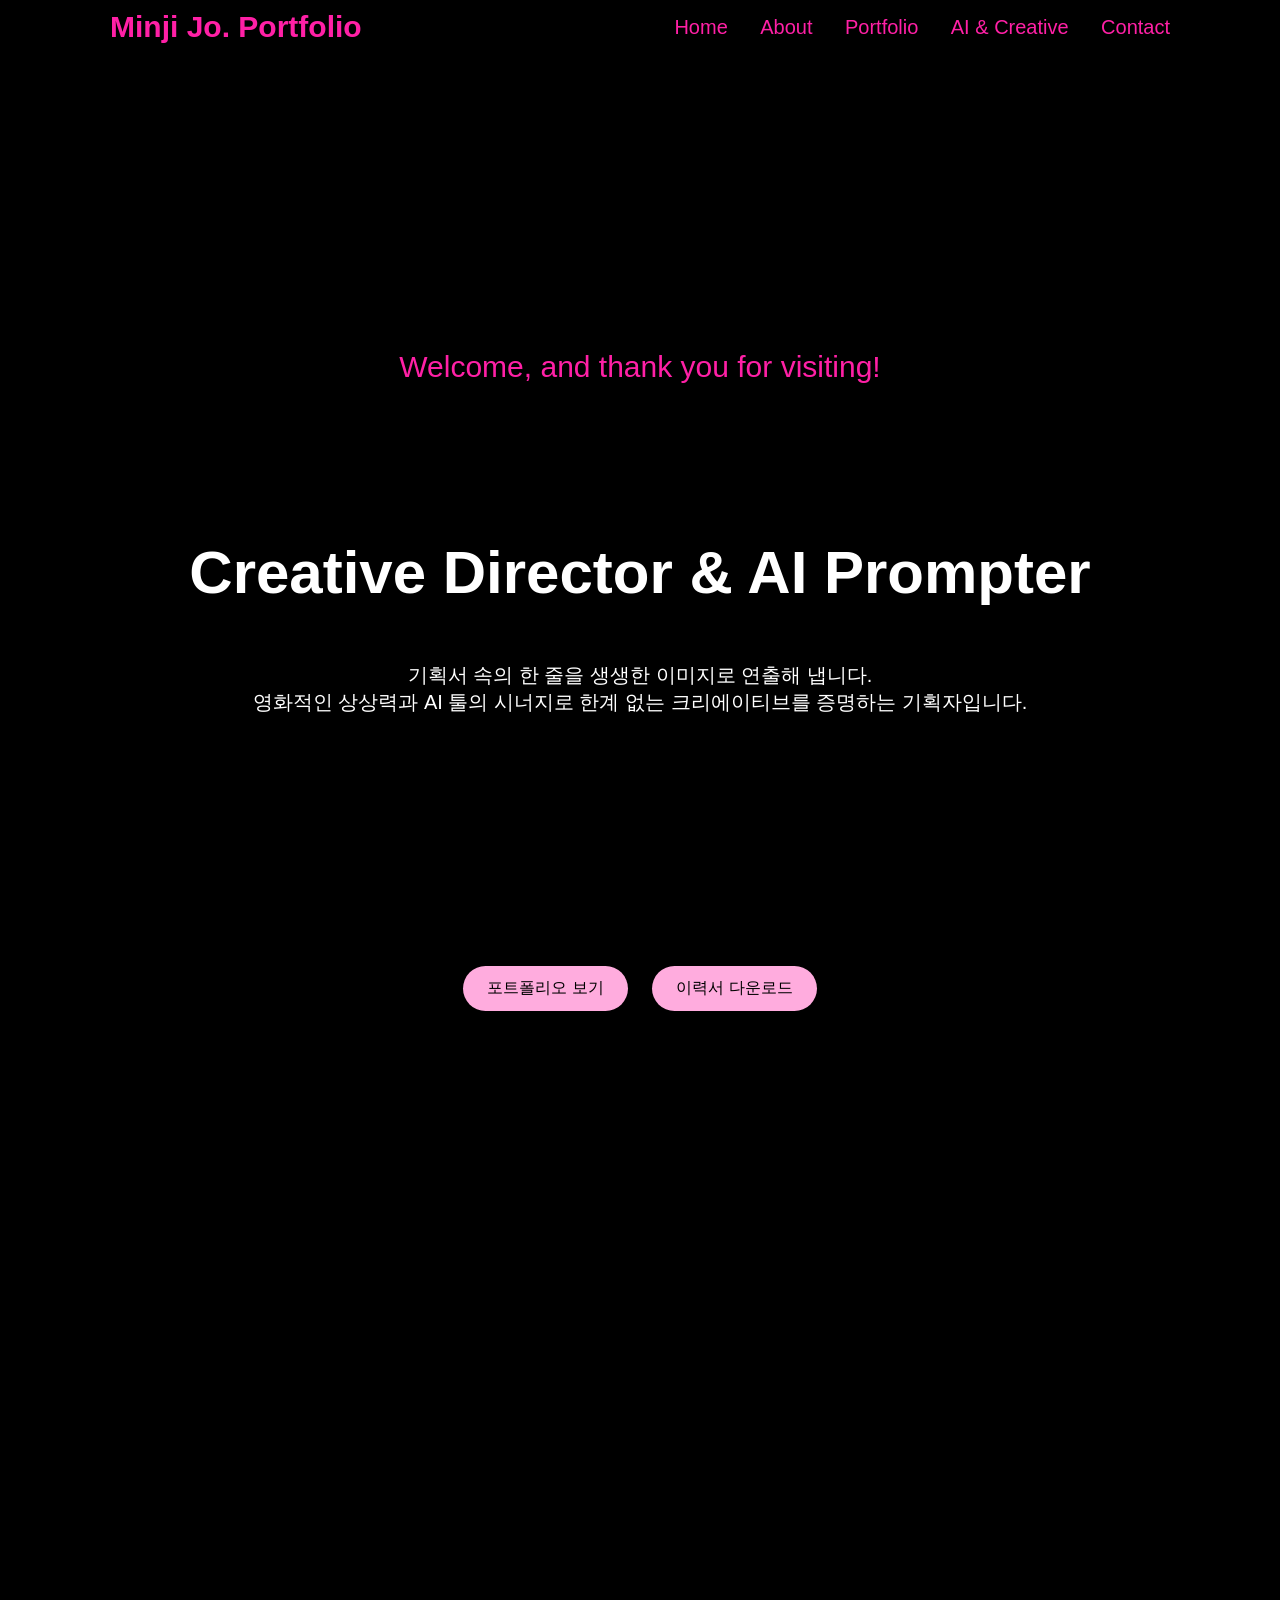
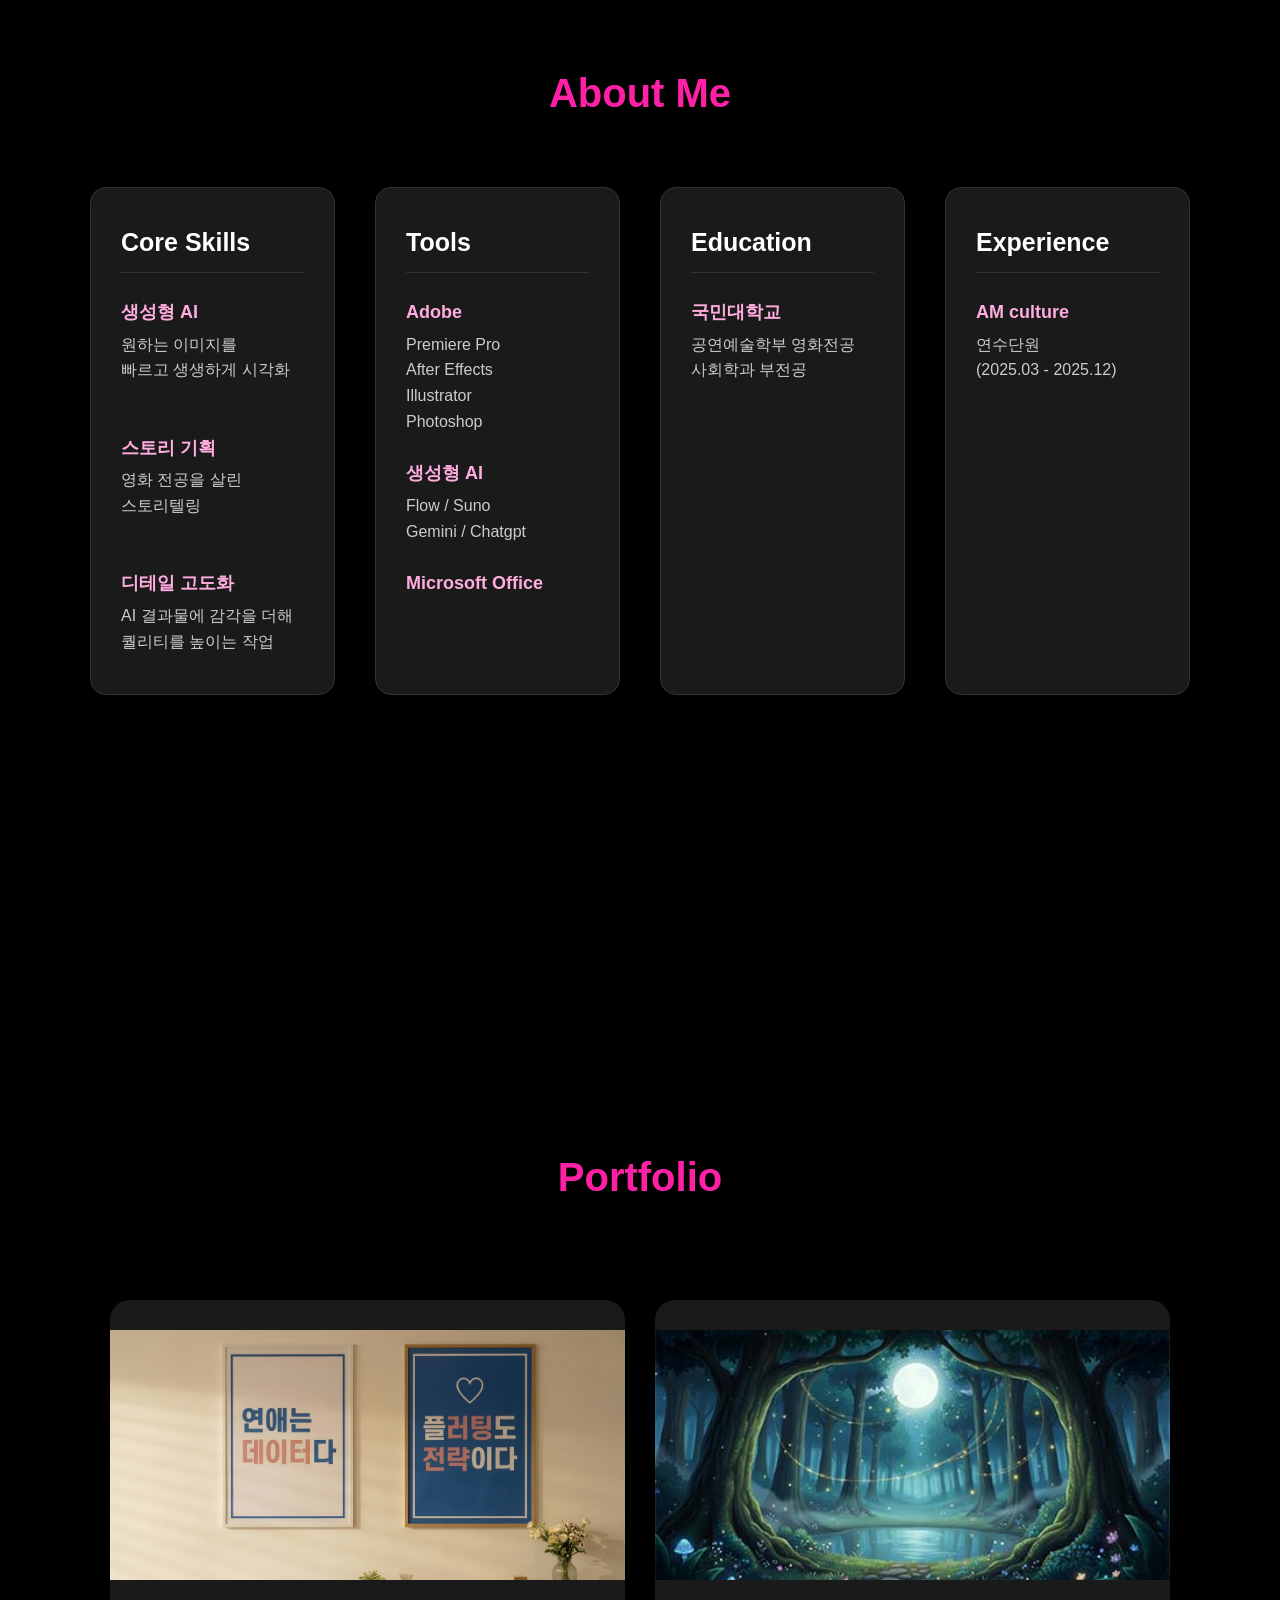
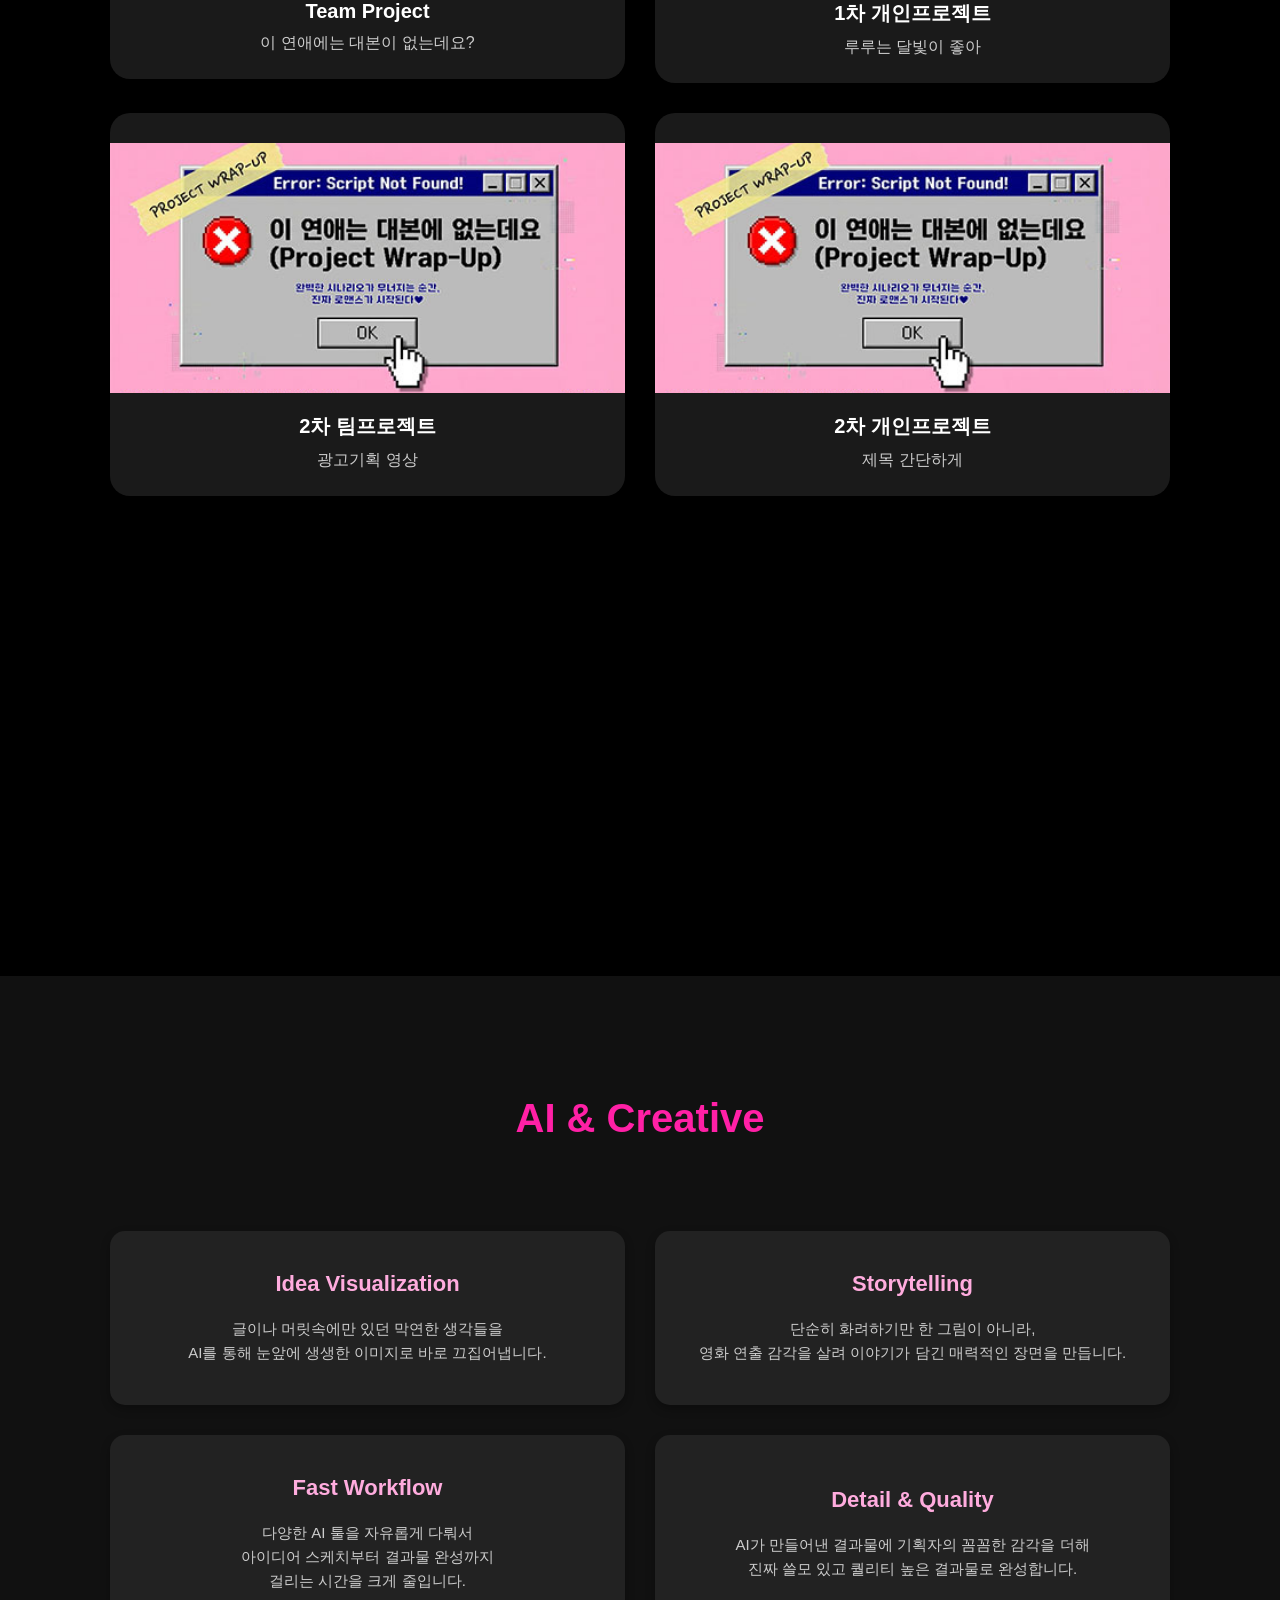
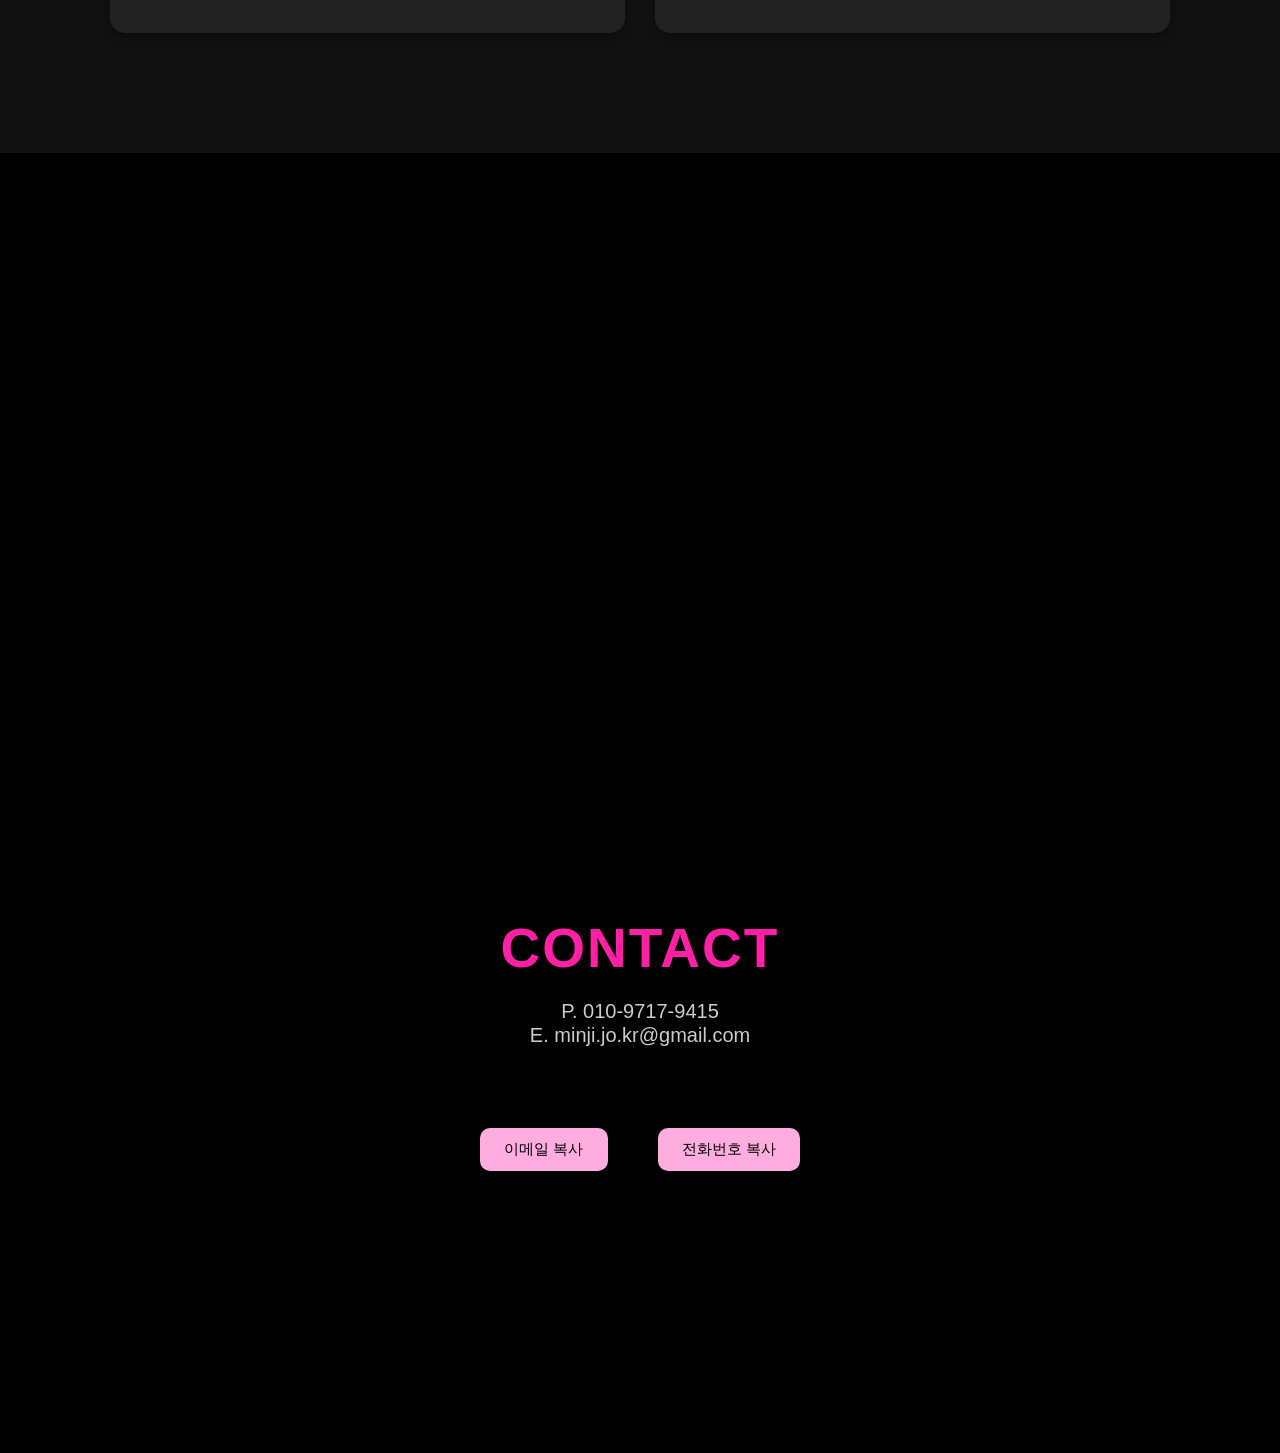
==== index.html @ d6dd946b "first commit" ====
<!DOCTYPE html>
<html lang="ko">
<head>
    <meta charset="UTF-8">
    <meta name="viewport" content="width=device-width, initial-scale=1.0">
    <title>조민지 홈페이지</title>
    <link rel="stylesheet" href="./css/style.css" />
</head>
<body>
    <!-- Navbar :주석문 -->
<nav class="navbar">
    <div class="container   nav-inner">
        <a href="index.html">
            <div class="logo"> Minji Jo<span>. </span>Portfolio</div>
        </a>

        <div  class="menu">
            <a href="index.html">Home</a>
            <a href="#about">About</a>
            <a href="#portfolio">Portfolio</a>
            <a href="#ai">AI & Creative</a>
            <a href="#contact">Contact</a>
        </div>
    </div>
</nav>
<!--Hero -->
<section id="home" class="hero">
    <div class="container  hero-inner">
        <div class="badge">
            Welcome, and thank you for visiting!
        </div>
        <h1>
            Creative Director <span> & </span><span> AI Prompter </span>
        </br>
        </h1>
        <p>
            기획서 속의 한 줄을 생생한 이미지로 연출해 냅니다.<br/>
            영화적인 상상력과 AI 툴의 시너지로 한계 없는 크리에이티브를 증명하는 기획자입니다.
        </p>
        <div>
            <a href="#portfolio" class="btn primary">포트폴리오 보기</a>
            <a href="./image/조민지 이력서.jpg" class="btn secondary download-btn">이력서 다운로드</a>
        </div>
    </div>
</section>

<!-- About me -->
 <section id="about" class="container about">
    <div class="about-grid">
        
        <div>
            <h2> About Me </h2>
            <p class="about-grid-p">
                "영화 전공자의 깊이 있는 스토리텔링과 AI 툴의 압도적인 시각화 역량을 결합하여, 브랜드의 메시지를 한 편의 완벽한 서사로 완성하는 마케터입니다."
            </p>
            <div class="card-box">
                <div class="card">
                    <h4> Core Skills </h4>
                    <p> <strong>생성형 AI</strong>
                        원하는 이미지를<br>
                        빠르고 생생하게 시각화<br>
                        <br>
                        <strong>스토리 기획</strong>
                        영화 전공을 살린<br>
                        스토리텔링<br>
                        <br>
                        <strong>디테일 고도화</strong>
                        AI 결과물에 감각을 더해<br>퀄리티를 높이는 작업
                        </p>
                </div>
                <div class="card">
                    <h4> Tools </h4>
                    <p> <strong>  Adobe  </strong> Premiere Pro <br> After Effects <br> Illustrator <br> Photoshop 
                        <br> <strong> 생성형 AI </strong> Flow / Suno <br> Gemini / Chatgpt <br><strong> Microsoft Office </strong>  </p>
                </div>
                <div class="card">
                    <h4> Education </h4>
                    <p> <strong> 국민대학교 </strong>  공연예술학부 영화전공 <br> 사회학과 부전공 </p>
                </div>
                <div class="card">
                    <h4> Experience </h4>
                    <p> <strong>AM culture </strong> 연수단원 <br> (2025.03 - 2025.12) <br>  </p>
                </div>
            </div>
        </div>
    </div>
 </section>

 <!-- portfolio -->
  <section id="portfolio" class="portfolio">
    <div class="container">
        <h2> Portfolio </h2>
        <div class="grid">
            
            <a href="./html/team1.html" class="portfolio-a"> 
                <div class="portfolio-card">
                    <img src="./image/0-1 (포스터클로즈업).png" alt="팀 프로젝트" />
                    <h3> Team Project </h3>
                    <p>이 연애에는 대본이 없는데요?</p>
                </div>
            </a>
            
            <a href="./html/personal1.html" class="portfolio-a"> 
                <div class="portfolio-card">
                    <img src="./image/개인1.jpg" alt="1차 개인프로젝트" />
                    <h3>1차 개인프로젝트</h3>
                    <p>루루는 달빛이 좋아</p>
            </div>
            </a>
            
            <a href="./html/team2.html" class="portfolio-a">
                <div class="portfolio-card">
                    <img src="./image/1페이지.jpg" alt="1차 개인프로젝트" />
                    <h3>2차 팀프로젝트</h3>
                    <p>광고기획 영상</p>
            </div>
            </a>
            
            <a href="./html/personal2.html" class="portfolio-a">
                <div class="portfolio-card">
                    <img src="./image/1페이지.jpg" alt="1차 개인프로젝트" />
                    <h3>2차 개인프로젝트</h3>
                    <p>제목 간단하게</p>
                </div>
            </a>
        </div>
    </div>
    </section>

    <!-- AI -->
    <section id="ai" class="ai">
        <div class="container">
            <h2> AI & Creative </h2>
            <div class="grid">

                <div class="ai-card">
                <h3> Idea Visualization </h3> </a> 
                    <p> 글이나 머릿속에만 있던 막연한 생각들을<br>AI를 통해 눈앞에 생생한 이미지로 바로 끄집어냅니다. </p>
                </div>

                <div class="ai-card">
                <h3> Storytelling </h3> </a> 
                    <p> 단순히 화려하기만 한 그림이 아니라,<br>영화 연출 감각을 살려 이야기가 담긴 매력적인 장면을 만듭니다. </p>
                </div>

                <div class="ai-card">
                <h3> Fast Workflow </h3> </a> 
                    <p> 다양한 AI 툴을 자유롭게 다뤄서<br>아이디어 스케치부터 결과물 완성까지<br>걸리는 시간을 크게 줄입니다. </p>
                </div>

                <div class="ai-card">
                <h3> Detail & Quality </h3> </a> 
                    <p> AI가 만들어낸 결과물에 기획자의 꼼꼼한 감각을 더해<br>진짜 쓸모 있고 퀄리티 높은 결과물로 완성합니다. </p>
                </div>


            </div>
        </div>
        </section> 
        <!-- contact -->
<section id="contact" class="contact">
    <div class="contact-align-center">
        <h2>CONTACT</h2>
        <p>P. 010-9717-9415</p>
        <p>E. minji.jo.kr@gmail.com</p>

        <div class="contact-buttons">
            <a href="#" onclick="copyEmail(event)" class="btn primary" id="emailBtn">이메일 복사</a>
            <a href="#" onclick="copyPhone(event)" class="btn primary" id="phoneBtn">전화번호 복사</a>
        </div>
    </div> 
    </section>
        <script>
            // 이메일 복사 함수
            function copyEmail(event) {
                event.preventDefault(); 
                const email = "minji.jo.kr@gmail.com";
                const btn = document.getElementById("emailBtn");
                
                navigator.clipboard.writeText(email).then(() => {
                    const originalText = btn.innerText;
                    btn.innerText = "이메일 복사 완료! ✔️";
                    setTimeout(() => { btn.innerText = originalText; }, 2000);
                }).catch(err => {
                    alert("복사에 실패했습니다. 직접 복사해 주세요: " + email);
                });
            }

            // 전화번호 복사 함수
            function copyPhone(event) {
                event.preventDefault(); 
                const phone = "010-9717-9415";
                const btn = document.getElementById("phoneBtn");
                
                navigator.clipboard.writeText(phone).then(() => {
                    const originalText = btn.innerText;
                    btn.innerText = "전화번호 복사 완료! ✔️";
                    setTimeout(() => { btn.innerText = originalText; }, 2000);
                }).catch(err => {
                    alert("복사에 실패했습니다. 직접 복사해 주세요: " + phone);
                });
            }
        </script>
    </body>
</html>
---- css/style.css ----
* {margin: 0;
padding: 0;
box-sizing: border-box;
font-family: "Pretendard", 
sans-serif;
}
body {
background: #000;
color: #ff20a6;
}

.navbar {
position: fixed;
width: 100%;
top: 0;
background: #000000;
padding: 10px 0;
border-bottom: none;
color: #ff20a6 ; 
}

.container {
max-width: 1100px;
margin: auto;
padding: 0 20px;
}

.nav-inner {
    display: flex;
    justify-content: space-between;
    align-items: center;
}

.nav-inner a{
    text-decoration: none;
}

.logo {
    font-weight: 700;
    font-size: 30px;
    color: #ff20a6;
}

.logo span {
    color : #ff20a6;
}

.menu a{
margin-left: 28px;
text-decoration: none;
color: #ff20a6;
font-size: 20px;
transition: 0.2s;
}

.menu a:hover {
    color: #4e4e4e;
}

.hero {
    padding-top: 140PX;
    padding-bottom: 100PX;
    text-align: center;
}

.hero-inner {
    max-width: 1200px;
}

.badge {
    display: inline-block ;
    background: #000;
    color: #ff20a6;

    font-size: 30px;
    margin-bottom: 100px;
    margin-top: 210px;
}

h1 {
    font-size: 60PX;
    font-weight: 800;
    line-height: 1.3;
    margin-bottom: 20PX;
    margin-top: 50px;
    color: white;
}

h2 {
    color: #ff20a6;
    font-size: 40px;
}

.hero p {
    color: white;
    font-size: 20px;
    margin-bottom: 50px;
    margin-top: 50px;
}

.btn {
    padding: 12px 24px;
    border-radius: 30px;
    text-decoration: none;
    display: inline-block;
    margin: 10px;
    margin-bottom: 180px;
    margin-top: 200px;
}

.primary {
    background: #ffacde;
    color: #000;
}

.secondary {
    background: #ffacde;
    color: #000

}

.about {
    padding: 80px 0;
}

.about-grid {
    display: grid;
    gap: 10px;
    margin-top: 300px;
    margin-bottom: 300px;
    text-align: center;
}

.about img {
    width: 70%;
    border-radius: 20px;
}

.about-grid-p{
    color: #000;
}


.card-box {
    display: grid;
    grid-template-columns: 1fr 1fr 1fr 1fr;
    gap: 40px;
    margin-top: 20px;
    color: #000;
    text-align: center;
}

.card {
   background: #1a1a1a; /* 기존보다 살짝 부드러운 다크 그레이 */
    border: 1px solid #333; /* 핑크 테두리 대신 아주 얇고 은은한 그레이 선 */
    border-radius: 16px;
    padding: 40px 30px; /* 안쪽 여백을 넉넉하게 */
    display: flex;
    flex-direction: column;
    text-align: left; /* 중앙 정렬 -> 왼쪽 정렬로 변경 (가장 중요!) */
}

.card:hover {
    transform: translateY(-10px);
    box-shadow: 0 10px 20px rgba(255, 32, 166, 0.3); /* 포인트 컬러(핑크) 그림자 효과 */
}

.card h4 {
   color: #ffffff; /* 흰색으로 묵직하게 */
    font-size: 25px;
    margin-top: 0;
    margin-bottom: 25px;
    padding-bottom: 15px;
    border-bottom: 1px solid #333; /* 제목 아래 얇은 선으로 본문과 구분감 주기 */
}

.card p{
    margin: 0; /* 이전에 넣었던 위아래 중앙 정렬(auto) 제거 */
    line-height: 1.6; /* 줄간격을 넓혀서 읽기 편하게 */
    color: #cccccc; /* 본문은 살짝 연한 회색으로 힘 빼기 */
    font-size: 16px;

}

.card p strong {
    display: block;
    color: #ffacde; /* 여기서만 포인트 컬러(핑크) 딱 한 번 사용! */
    font-size: 18px;
    margin-top: 25px; /* 소제목 위 간격 띄우기 */
    margin-bottom: 5px; /* 소제목과 아래 내용물 간격 좁히기 */
}
.card p strong:first-child {
    margin-top: 0;
}

/* portfolio */
.portfolio {
    padding: 80px 0;

}

.grid {
    display: grid;
    grid-template-columns: 1fr 1fr;
    gap: 30px; /* 기존 5px은 너무 답답해서 30px로 시원하게 띄웁니다 */
}

.portfolio-card {
    background: #1a1a1a;
    border-radius: 20px;
    overflow: hidden;
    transition: 0.3s;
    padding-top: 30px;
}


.portfolio-card:hover {
    transform: translateY(-10px); /* 기존 -50px은 화면 밖으로 날아갈 듯이 높아서 -10px로 안정감 있게 수정 */
    box-shadow: 0 10px 20px rgba(255, 32, 166, 0.3); /* 포인트 컬러(핑크) 그림자 효과 */
}

.portfolio-card img {
    width: 100%; /* 카드의 가로 크기에 무조건 꽉 차게 */
    height: 250px; /* 이미지 높이를 250px로 통일 (원하시면 숫자를 바꿔보세요) */
    object-fit: cover; /* 이미지가 찌그러지지 않고 비율을 유지하며 예쁘게 잘리도록 설정 */
    display: block;
}

.portfolio h2 {
    margin-bottom: 70px; /* 숫자를 늘릴수록 간격이 더 넓어집니다 */
}

.portfolio h3 {
    padding: 20px 10px 5px; /* 위쪽 여백을 줘서 이미지와 띄우기 */
    text-align: center;
    margin: 0;
    color: #ffffff;
    font-size: 20px;
}

.portfolio-a {
    text-decoration: none;
    color: #000;
}

.portfolio p {
    padding: 5px 10px 25px; /* 아래쪽 여백을 줘서 답답하지 않게 */
    text-align: center;
    margin: 0;
    color: #cccccc; /* 설명글은 살짝 진한 회색으로 힘 빼기 */
}

/* ai */
.ai {
    background: #111;
    color: #ffffff;
    padding: 120px 0;
    margin-top: 400px; /* 모니터 크기에 따라 200px~300px 정도로 자유롭게 조절해 보세요 */
    margin-bottom: 400px;
}

.ai-card {
    background: #222222;
    padding: 40px 30px; /* 기존 20px에서 위아래 여백을 두 배로 늘려 시원하게 만듭니다 */
    border-radius: 15px;
    text-align: center;
    transition: all 0.3s ease; /* 마우스 올릴 때 부드러운 애니메이션 효과 준비 */
    box-shadow: 0 4px 10px rgba(0, 0, 0, 0.3); /* 은은한 기본 그림자 */
    display: flex;
    flex-direction: column;
    justify-content: center;
}

.ai-card:hover {
    transform: translateY(-5px); /* 위로 살짝 떠오르는 느낌 */
    box-shadow: 0 8px 20px rgba(255, 32, 166, 0.15); /* 핑크색 빛이 살짝 도는 그림자 */
}

/* AI & Creative 제목과 아래 박스들 사이의 여백 */
.ai h2 {
    margin-bottom: 60px; /* 이 숫자를 80px, 100px 등으로 키우면 사이가 훨씬 넓어집니다! */
}

/* 카드 제목 디자인 */
.ai-card h3 {
    margin: 0 0 20px 0; /* 기존 15px에서 20px로 늘려서 간격을 시원하게 벌려줍니다 */
    color: #ffacde; /* (지금 예쁘게 적용해 두신 핑크색 코드를 그대로 두시면 됩니다) */
    font-size: 22px;
}

/* 카드 본문 디자인 */
.ai-card p {
    margin: 0;
    color: #cccccc; /* 본문은 살짝 연한 회색으로 */
    line-height: 1.6; /* 줄간격을 넓혀서 읽기 편하게 (글자가 잘리는 현상 방지) */
    font-size: 15px;
    word-break: keep-all; /* 단어 중간에 뚝 끊기며 줄바꿈 되는 것을 방지 (한글 텍스트에 필수!) */
}

.container h2 {
    text-align: center;
    padding-bottom: 30px;
}

.ai-card a {
    text-decoration: none;
    color: #ffffff;
}

/* contact */
.contact {
    background: #000;
    min-height: 100vh;
    display: flex;
    justify-content: center;
    align-items: center;
    padding: 20px;
}



/* 2. 제목: 여기서 margin-top 숫자를 조절해서 위치를 잡으세요 */
.contact h2 {
    font-size: 55px;
    font-weight: 900;
    color: #ff20a6;
    text-align: center;
    /* 화면 위쪽에서 얼마나 내릴지 결정 (숫자가 커질수록 버튼과 가까워집니다) */
    margin-top: 260px !important; 
    margin-bottom: 20px;
    letter-spacing: 2px;
}

/* 3. 연락처 텍스트 */
.contact-align-center p {
    font-size: 20px;
    color: #ccc;
    margin-bottom: 1px;
    text-align: center;
}

/* 4. 버튼 뭉치 (텍스트와 가깝게 붙임) */
.contact-buttons {
    margin-top: -120px; /* 텍스트와 버튼 사이 간격 */
    display: flex;
    gap: 30px;
    justify-content: center;
}


/* 버튼 스타일 업그레이드 */
.contact .btn.primary {
    background: #ffacde;
    color: #000;
    padding: 12px 24px;
    font-size: 15px;
    border-radius: 10px;
    text-decoration: none;
    transition: 0.3s;
    border: none;
    white-space: nowrap; /* 글자가 한 줄로 나오게 고정 */
}

.contact .btn.primary:hover {
    background: #fff;
    transform: translateY(-3px);
    box-shadow: 0 10px 20px rgba(255, 32, 166, 0.4);
}
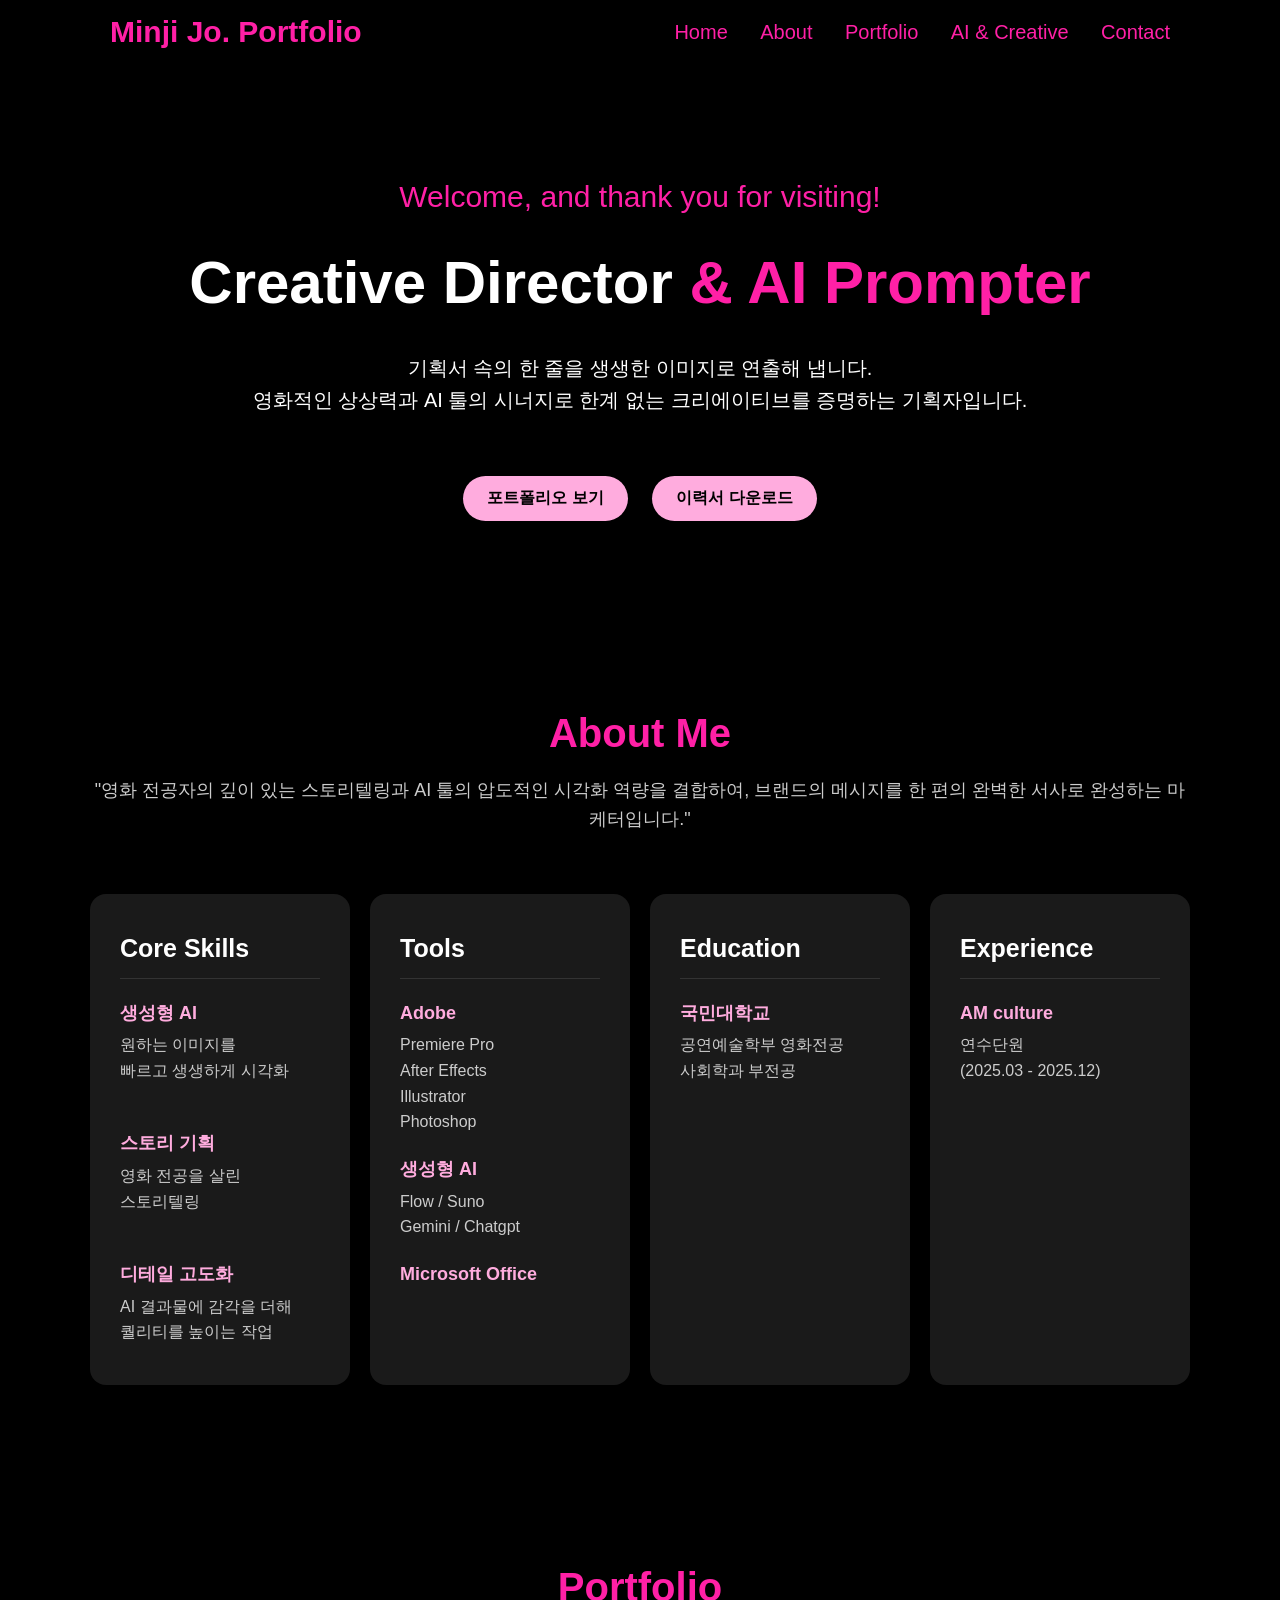
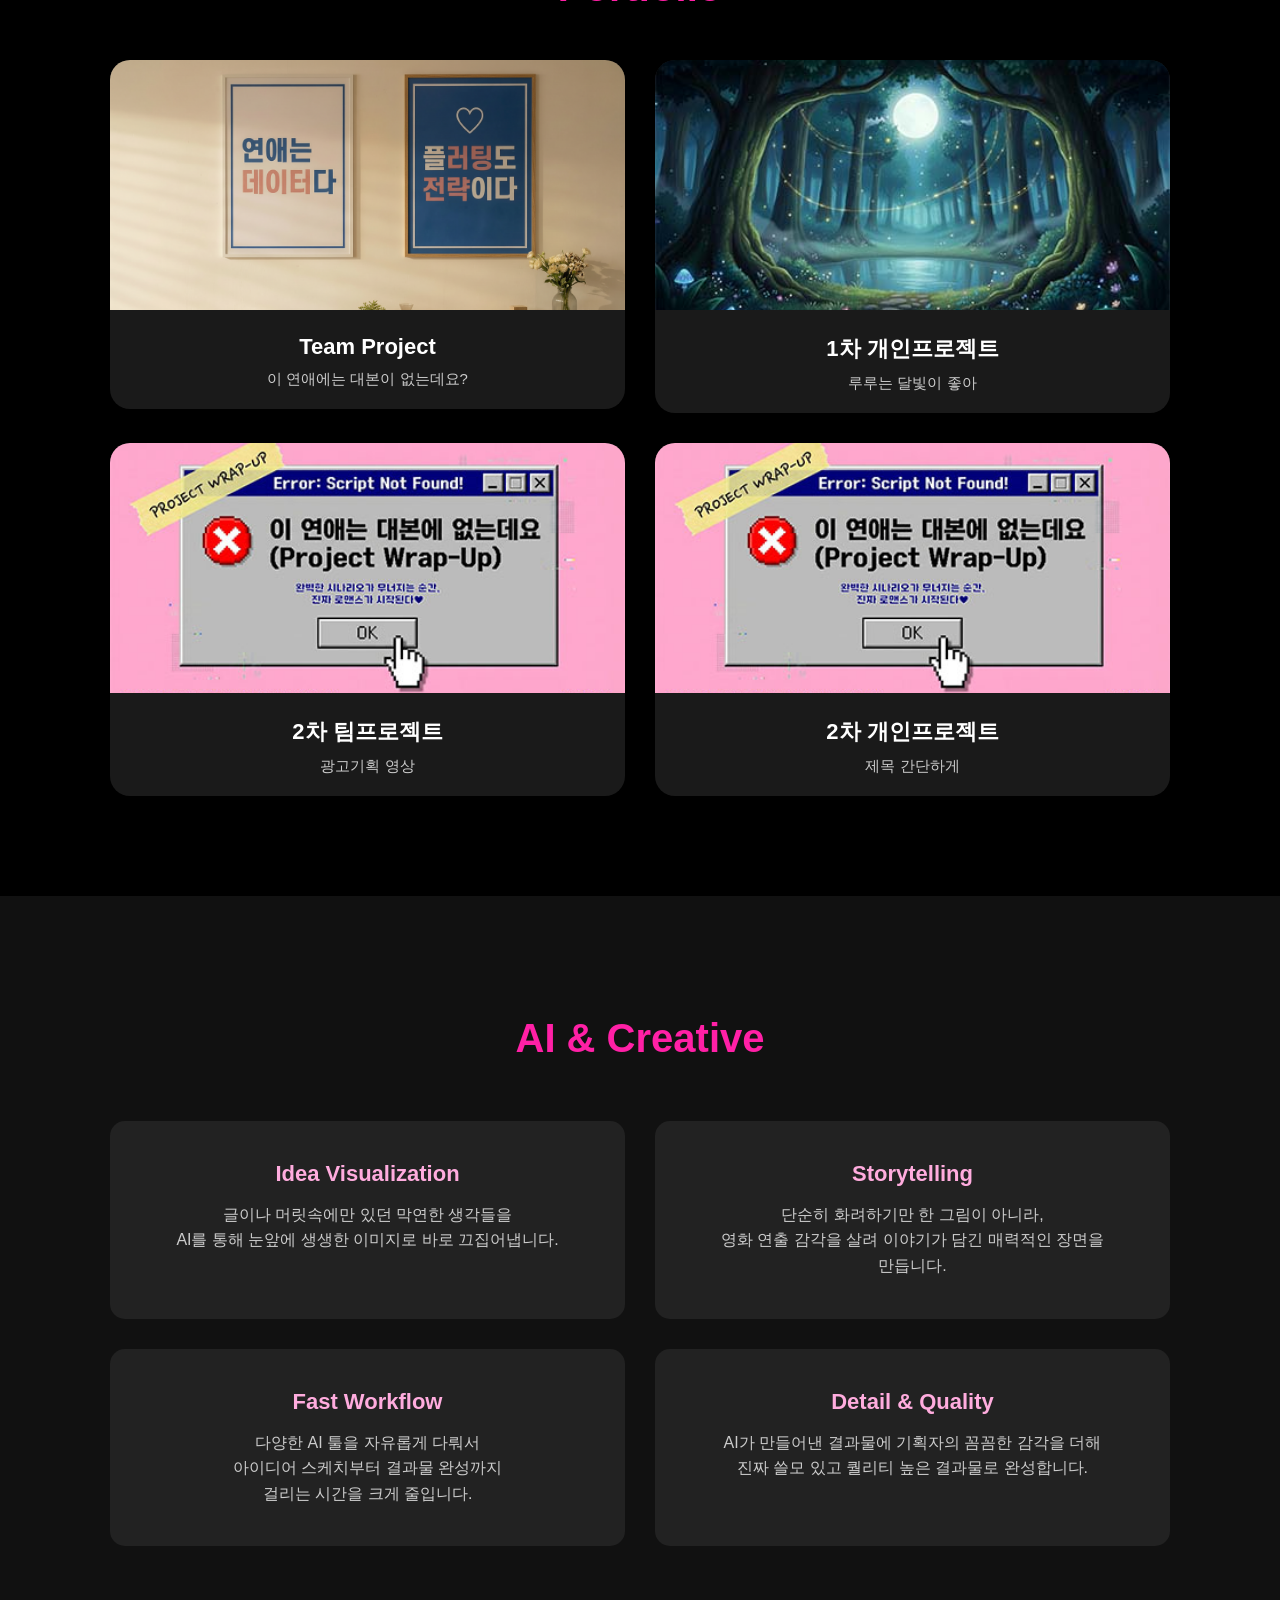
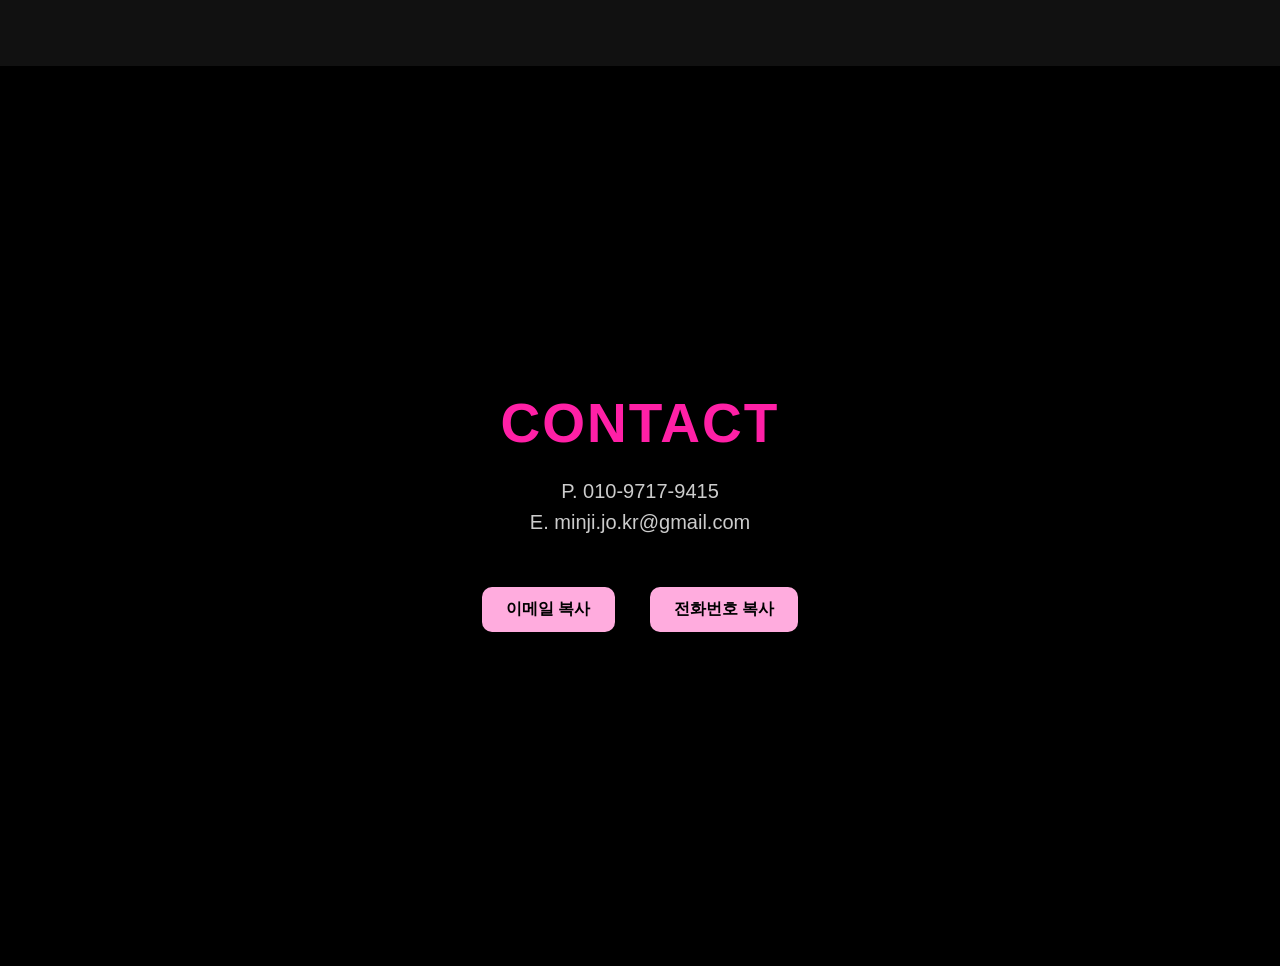
==== commit e7e02fc1: "재수정" ====
--- a/index.html
+++ b/index.html
@@ -3,8 +3,9 @@
 <head>
     <meta charset="UTF-8">
     <meta name="viewport" content="width=device-width, initial-scale=1.0">
+    <meta name="format-detection" content="telephone=no">
     <title>조민지 홈페이지</title>
-    <link rel="stylesheet" href="./css/style.css" />
+<link rel="stylesheet" href="./css/style.css?v=1" />
 </head>
 <body>
     <!-- Navbar :주석문 -->
--- a/css/style.css
+++ b/css/style.css
@@ -1,368 +1,388 @@
-* {margin: 0;
-padding: 0;
-box-sizing: border-box;
-font-family: "Pretendard", 
-sans-serif;
+/* 기본 설정 */
+* {
+    margin: 0;
+    padding: 0;
+    box-sizing: border-box;
+    font-family: "Pretendard", sans-serif;
 }
 body {
-background: #000;
-color: #ff20a6;
-}
-
+    background: #000;
+    color: #ffffff;
+}
+
+/* 네비게이션 (메뉴) */
 .navbar {
-position: fixed;
-width: 100%;
-top: 0;
-background: #000000;
-padding: 10px 0;
-border-bottom: none;
-color: #ff20a6 ; 
-}
-
+    position: fixed;
+    width: 100%;
+    top: 0;
+    background: #000;
+    padding: 15px 0;
+    z-index: 999;
+}
 .container {
-max-width: 1100px;
-margin: auto;
-padding: 0 20px;
-}
-
+    max-width: 1100px;
+    margin: auto;
+    padding: 0 20px;
+}
 .nav-inner {
     display: flex;
     justify-content: space-between;
     align-items: center;
 }
-
-.nav-inner a{
-    text-decoration: none;
-}
-
+.nav-inner a {
+    text-decoration: none; /* 모든 메뉴 링크의 기본 밑줄 제거 */
+}
 .logo {
     font-weight: 700;
     font-size: 30px;
     color: #ff20a6;
-}
-
+    text-decoration: none; /* 로고 밑줄 완벽 제거 */
+}
 .logo span {
-    color : #ff20a6;
-}
-
-.menu a{
-margin-left: 28px;
-text-decoration: none;
-color: #ff20a6;
-font-size: 20px;
-transition: 0.2s;
-}
-
+    color: #ff20a6;
+}
+.menu a {
+    margin-left: 28px;
+    text-decoration: none;
+    color: #ff20a6;
+    font-size: 20px;
+    transition: 0.2s;
+}
 .menu a:hover {
-    color: #4e4e4e;
-}
-
+    color: #fff;
+}
+
+/* Hero (메인 대문) */
 .hero {
-    padding-top: 140PX;
-    padding-bottom: 100PX;
-    text-align: center;
-}
-
-.hero-inner {
-    max-width: 1200px;
-}
-
+    padding-top: 180px;
+    padding-bottom: 100px;
+    text-align: center;
+}
 .badge {
-    display: inline-block ;
-    background: #000;
-    color: #ff20a6;
-
+    display: inline-block;
+    color: #ff20a6;
     font-size: 30px;
-    margin-bottom: 100px;
-    margin-top: 210px;
-}
-
+    margin-bottom: 30px;
+}
 h1 {
-    font-size: 60PX;
+    font-size: 60px;
     font-weight: 800;
     line-height: 1.3;
-    margin-bottom: 20PX;
-    margin-top: 50px;
+    margin-bottom: 20px;
     color: white;
 }
-
-h2 {
-    color: #ff20a6;
-    font-size: 40px;
-}
-
+h1 span {
+    color: #ff20a6;
+}
 .hero p {
     color: white;
     font-size: 20px;
+    margin-top: 30px;
     margin-bottom: 50px;
-    margin-top: 50px;
-}
-
+    line-height: 1.6;
+}
 .btn {
     padding: 12px 24px;
     border-radius: 30px;
     text-decoration: none;
     display: inline-block;
     margin: 10px;
-    margin-bottom: 180px;
-    margin-top: 200px;
-}
-
-.primary {
+    font-weight: bold;
+}
+.primary, .secondary {
     background: #ffacde;
     color: #000;
-}
-
-.secondary {
-    background: #ffacde;
-    color: #000
-
-}
-
+    transition: 0.3s;
+}
+.primary:hover, .secondary:hover {
+    background: #fff;
+    transform: translateY(-3px);
+}
+
+/* About Me */
 .about {
     padding: 80px 0;
-}
-
-.about-grid {
-    display: grid;
-    gap: 10px;
-    margin-top: 300px;
-    margin-bottom: 300px;
-    text-align: center;
-}
-
-.about img {
-    width: 70%;
-    border-radius: 20px;
-}
-
-.about-grid-p{
-    color: #000;
-}
-
-
+    text-align: center;
+}
+.about h2 {
+    color: #ff20a6;
+    font-size: 40px;
+    margin-bottom: 20px;
+}
+.about-grid-p {
+    color: #cccccc;
+    font-size: 18px;
+    line-height: 1.6;
+    margin-bottom: 60px;
+}
 .card-box {
     display: grid;
     grid-template-columns: 1fr 1fr 1fr 1fr;
-    gap: 40px;
-    margin-top: 20px;
-    color: #000;
-    text-align: center;
-}
-
+    gap: 20px;
+}
 .card {
-   background: #1a1a1a; /* 기존보다 살짝 부드러운 다크 그레이 */
-    border: 1px solid #333; /* 핑크 테두리 대신 아주 얇고 은은한 그레이 선 */
+    background: #1a1a1a;
     border-radius: 16px;
-    padding: 40px 30px; /* 안쪽 여백을 넉넉하게 */
-    display: flex;
-    flex-direction: column;
-    text-align: left; /* 중앙 정렬 -> 왼쪽 정렬로 변경 (가장 중요!) */
-}
-
+    padding: 40px 30px;
+    text-align: left;
+    transition: 0.3s;
+}
 .card:hover {
     transform: translateY(-10px);
-    box-shadow: 0 10px 20px rgba(255, 32, 166, 0.3); /* 포인트 컬러(핑크) 그림자 효과 */
-}
-
+    box-shadow: 0 10px 20px rgba(255, 32, 166, 0.2);
+}
 .card h4 {
-   color: #ffffff; /* 흰색으로 묵직하게 */
+    color: #ffffff;
     font-size: 25px;
-    margin-top: 0;
-    margin-bottom: 25px;
+    margin-bottom: 20px;
     padding-bottom: 15px;
-    border-bottom: 1px solid #333; /* 제목 아래 얇은 선으로 본문과 구분감 주기 */
-}
-
-.card p{
-    margin: 0; /* 이전에 넣었던 위아래 중앙 정렬(auto) 제거 */
-    line-height: 1.6; /* 줄간격을 넓혀서 읽기 편하게 */
-    color: #cccccc; /* 본문은 살짝 연한 회색으로 힘 빼기 */
+    border-bottom: 1px solid #333;
+}
+.card p {
+    color: #cccccc;
     font-size: 16px;
-
-}
-
+    line-height: 1.6;
+}
 .card p strong {
     display: block;
-    color: #ffacde; /* 여기서만 포인트 컬러(핑크) 딱 한 번 사용! */
+    color: #ffacde;
     font-size: 18px;
-    margin-top: 25px; /* 소제목 위 간격 띄우기 */
-    margin-bottom: 5px; /* 소제목과 아래 내용물 간격 좁히기 */
+    margin-top: 20px;
+    margin-bottom: 5px;
 }
 .card p strong:first-child {
     margin-top: 0;
 }
 
-/* portfolio */
+/* Portfolio */
 .portfolio {
-    padding: 80px 0;
-
-}
-
+    padding: 100px 0;
+}
+.portfolio h2 {
+    color: #ff20a6;
+    font-size: 40px;
+    text-align: center;
+    margin-bottom: 50px;
+}
 .grid {
     display: grid;
     grid-template-columns: 1fr 1fr;
-    gap: 30px; /* 기존 5px은 너무 답답해서 30px로 시원하게 띄웁니다 */
-}
-
+    gap: 30px;
+}
+.portfolio-a {
+    text-decoration: none;
+}
 .portfolio-card {
     background: #1a1a1a;
     border-radius: 20px;
     overflow: hidden;
     transition: 0.3s;
-    padding-top: 30px;
-}
-
-
+    padding-bottom: 20px;
+}
 .portfolio-card:hover {
-    transform: translateY(-10px); /* 기존 -50px은 화면 밖으로 날아갈 듯이 높아서 -10px로 안정감 있게 수정 */
-    box-shadow: 0 10px 20px rgba(255, 32, 166, 0.3); /* 포인트 컬러(핑크) 그림자 효과 */
-}
-
+    transform: translateY(-10px);
+    box-shadow: 0 10px 20px rgba(255, 32, 166, 0.2);
+}
 .portfolio-card img {
-    width: 100%; /* 카드의 가로 크기에 무조건 꽉 차게 */
-    height: 250px; /* 이미지 높이를 250px로 통일 (원하시면 숫자를 바꿔보세요) */
-    object-fit: cover; /* 이미지가 찌그러지지 않고 비율을 유지하며 예쁘게 잘리도록 설정 */
-    display: block;
-}
-
-.portfolio h2 {
-    margin-bottom: 70px; /* 숫자를 늘릴수록 간격이 더 넓어집니다 */
-}
-
-.portfolio h3 {
-    padding: 20px 10px 5px; /* 위쪽 여백을 줘서 이미지와 띄우기 */
-    text-align: center;
-    margin: 0;
+    width: 100%;
+    height: 250px;
+    object-fit: cover;
+}
+.portfolio-card h3 {
     color: #ffffff;
-    font-size: 20px;
-}
-
-.portfolio-a {
-    text-decoration: none;
-    color: #000;
-}
-
-.portfolio p {
-    padding: 5px 10px 25px; /* 아래쪽 여백을 줘서 답답하지 않게 */
-    text-align: center;
-    margin: 0;
-    color: #cccccc; /* 설명글은 살짝 진한 회색으로 힘 빼기 */
-}
-
-/* ai */
+    font-size: 22px;
+    text-align: center;
+    margin-top: 20px;
+    margin-bottom: 10px;
+}
+.portfolio-card p {
+    color: #cccccc;
+    text-align: center;
+    font-size: 15px;
+}
+
+/* AI & Creative */
 .ai {
     background: #111;
-    color: #ffffff;
     padding: 120px 0;
-    margin-top: 400px; /* 모니터 크기에 따라 200px~300px 정도로 자유롭게 조절해 보세요 */
-    margin-bottom: 400px;
-}
-
+}
+.ai h2 {
+    color: #ff20a6;
+    font-size: 40px;
+    text-align: center;
+    margin-bottom: 60px;
+}
 .ai-card {
-    background: #222222;
-    padding: 40px 30px; /* 기존 20px에서 위아래 여백을 두 배로 늘려 시원하게 만듭니다 */
+    background: #222;
+    padding: 40px 30px;
     border-radius: 15px;
     text-align: center;
-    transition: all 0.3s ease; /* 마우스 올릴 때 부드러운 애니메이션 효과 준비 */
-    box-shadow: 0 4px 10px rgba(0, 0, 0, 0.3); /* 은은한 기본 그림자 */
-    display: flex;
-    flex-direction: column;
-    justify-content: center;
-}
-
+    transition: 0.3s;
+}
 .ai-card:hover {
-    transform: translateY(-5px); /* 위로 살짝 떠오르는 느낌 */
-    box-shadow: 0 8px 20px rgba(255, 32, 166, 0.15); /* 핑크색 빛이 살짝 도는 그림자 */
-}
-
-/* AI & Creative 제목과 아래 박스들 사이의 여백 */
-.ai h2 {
-    margin-bottom: 60px; /* 이 숫자를 80px, 100px 등으로 키우면 사이가 훨씬 넓어집니다! */
-}
-
-/* 카드 제목 디자인 */
+    transform: translateY(-5px);
+    box-shadow: 0 8px 20px rgba(255, 32, 166, 0.15);
+}
 .ai-card h3 {
-    margin: 0 0 20px 0; /* 기존 15px에서 20px로 늘려서 간격을 시원하게 벌려줍니다 */
-    color: #ffacde; /* (지금 예쁘게 적용해 두신 핑크색 코드를 그대로 두시면 됩니다) */
+    color: #ffacde;
     font-size: 22px;
-}
-
-/* 카드 본문 디자인 */
+    margin-bottom: 15px;
+}
 .ai-card p {
-    margin: 0;
-    color: #cccccc; /* 본문은 살짝 연한 회색으로 */
-    line-height: 1.6; /* 줄간격을 넓혀서 읽기 편하게 (글자가 잘리는 현상 방지) */
-    font-size: 15px;
-    word-break: keep-all; /* 단어 중간에 뚝 끊기며 줄바꿈 되는 것을 방지 (한글 텍스트에 필수!) */
-}
-
-.container h2 {
-    text-align: center;
-    padding-bottom: 30px;
-}
-
-.ai-card a {
-    text-decoration: none;
-    color: #ffffff;
-}
-
-/* contact */
+    color: #ccc;
+    line-height: 1.6;
+    word-break: keep-all;
+}
+
+/* Contact */
 .contact {
-    background: #000;
     min-height: 100vh;
     display: flex;
     justify-content: center;
     align-items: center;
     padding: 20px;
 }
-
-
-
-/* 2. 제목: 여기서 margin-top 숫자를 조절해서 위치를 잡으세요 */
+.contact-align-center {
+    display: flex;
+    flex-direction: column;
+    align-items: center;
+}
 .contact h2 {
     font-size: 55px;
     font-weight: 900;
     color: #ff20a6;
-    text-align: center;
-    /* 화면 위쪽에서 얼마나 내릴지 결정 (숫자가 커질수록 버튼과 가까워집니다) */
-    margin-top: 260px !important; 
-    margin-bottom: 20px;
+    margin-bottom: 25px;
     letter-spacing: 2px;
 }
-
-/* 3. 연락처 텍스트 */
 .contact-align-center p {
     font-size: 20px;
     color: #ccc;
-    margin-bottom: 1px;
-    text-align: center;
-}
-
-/* 4. 버튼 뭉치 (텍스트와 가깝게 붙임) */
+    margin-bottom: 8px;
+}
 .contact-buttons {
-    margin-top: -120px; /* 텍스트와 버튼 사이 간격 */
     display: flex;
-    gap: 30px;
-    justify-content: center;
-}
-
-
-/* 버튼 스타일 업그레이드 */
-.contact .btn.primary {
+    gap: 15px;
+    margin-top: 35px;
+}
+.contact-buttons .btn {
     background: #ffacde;
     color: #000;
     padding: 12px 24px;
-    font-size: 15px;
     border-radius: 10px;
     text-decoration: none;
-    transition: 0.3s;
-    border: none;
-    white-space: nowrap; /* 글자가 한 줄로 나오게 고정 */
-}
-
-.contact .btn.primary:hover {
+    font-weight: bold;
+    transition: 0.3s;
+    white-space: nowrap;
+}
+.contact-buttons .btn:hover {
     background: #fff;
     transform: translateY(-3px);
-    box-shadow: 0 10px 20px rgba(255, 32, 166, 0.4);
+}
+
+/* ========================================= */
+/* 모바일 반응형 (화면 너비 768px 이하일 때 적용) */
+/* ========================================= */
+@media screen and (max-width: 768px) {
+    /* 1. 네비게이션 바 */
+    .nav-inner {
+        flex-direction: column;
+        gap: 15px;
+        padding-bottom: 10px;
+    }
+    .logo {
+        font-size: 24px;
+        text-decoration: none; /* 모바일에서도 밑줄 확실히 제거 */
+    }
+    .menu {
+        display: flex;
+        flex-wrap: wrap;
+        justify-content: center;
+        gap: 15px;
+    }
+    .menu a {
+        font-size: 15px;
+        margin-left: 0;
+    }
+
+    /* 2. 메인 텍스트 */
+    .hero {
+        padding-top: 180px;
+    }
+    .badge {
+        font-size: 16px;
+        margin-bottom: 20px;
+    }
+    h1 {
+        font-size: 32px;
+    }
+    .hero p {
+        font-size: 16px;
+        margin-top: 20px;
+        margin-bottom: 40px;
+        padding: 0 10px;
+        word-break: keep-all; 
+    }
+
+    /* 3. About Me & 카드 (★양옆 여백 추가!★) */
+    .about h2 {
+        text-align: center; 
+    }
+    .about-grid-p {
+        padding: 0 25px; /* 긴 설명 텍스트 양옆 여백 */
+        word-break: keep-all;
+    }
+    .card-box {
+        display: grid;
+        grid-template-columns: 1fr; 
+        gap: 20px;
+        padding: 0 25px; /* 카드 박스 양옆 여백 */
+    }
+    .card {
+        min-width: auto;
+    }
+
+    /* 4. 포트폴리오 및 AI 영역 (★양옆 여백 추가!★) */
+    .grid {
+        grid-template-columns: 1fr;
+        padding: 0 25px; /* 포트폴리오 박스 양옆 여백 */
+    }
+    .ai {
+        padding: 80px 0;
+    }
+    .ai-card {
+        margin: 0 25px; /* AI 박스 양옆 여백 */
+    }
+
+    /* 5. Contact 모바일 완벽 중앙 정렬 */
+    .contact {
+        min-height: 100vh;
+        display: flex;
+        justify-content: center;
+        align-items: center;
+        padding: 0 20px;
+    }
+    .contact-align-center {
+        display: flex;
+        flex-direction: column;
+        align-items: center;
+        margin-top: -60px;
+    }
+    .contact h2 {
+        margin-top: 0 !important;
+        margin-bottom: 25px !important;
+        font-size: 40px !important;
+        text-align: center;
+    }
+    .contact-align-center p {
+        margin-top: 0 !important;
+        margin-bottom: 8px !important;
+        font-size: 18px;
+        text-align: center;
+    }
+    .contact-buttons {
+        display: flex !important;
+        flex-direction: row !important;
+        margin-top: 35px !important;
+        gap: 15px !important;
+    }
 }
